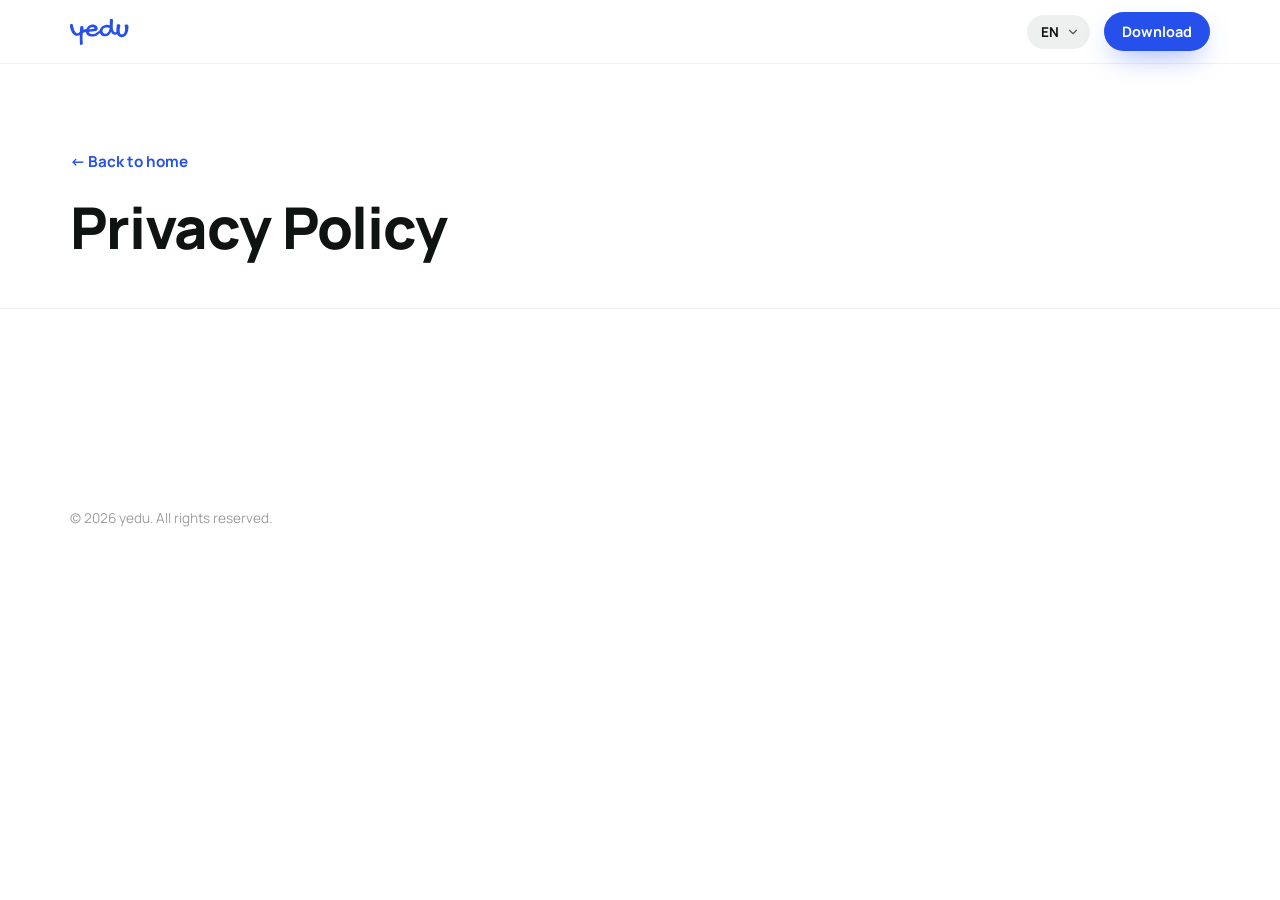
==== privacy/index.html @ 423edc8f "xxx" ====
<!DOCTYPE html>
<html lang="en">
<head>
<meta charset="UTF-8">
<meta name="viewport" content="width=device-width, initial-scale=1.0">
<title data-i18n="privacyPage.title">Privacy Policy — yedu</title>
<meta name="description" content="Privacy Policy for the yedu app." data-i18n-content="privacyPage.description">
<link rel="icon" type="image/svg+xml" href="assets/favicon.svg">
<link rel="icon" type="image/png" sizes="32x32" href="../assets/favicon-32.png">
<link rel="icon" type="image/png" sizes="16x16" href="../assets/favicon-16.png">
<link rel="apple-touch-icon" href="../assets/apple-touch-icon.png">
<link rel="preconnect" href="https://fonts.googleapis.com">
<link rel="preconnect" href="https://fonts.gstatic.com" crossorigin>
<link href="https://fonts.googleapis.com/css2?family=Manrope:wght@500;600;700;800&display=swap" rel="stylesheet">
<link rel="stylesheet" href="../css/style.css">
</head>
<body>

<nav class="nav scrolled">
  <div class="container">
    <a href="index.html" class="logo">
      <svg class="logo-svg" viewBox="0 0 306 136" fill="none" xmlns="http://www.w3.org/2000/svg"><path d="M259.851 60.2639C259.851 66.7973 260.851 71.8437 262.85 75.403C264.849 78.9622 267.75 80.7419 271.553 80.7419C273.942 80.7419 276.136 80.0349 278.135 78.6209C280.183 77.207 281.938 75.2323 283.401 72.6969C284.864 70.1616 285.985 67.163 286.765 63.7012C287.594 60.1907 288.009 56.3877 288.009 52.2921C288.009 49.8054 287.911 47.6601 287.716 45.8561C287.521 44.0033 287.302 42.37 287.058 40.956C286.863 39.4933 286.668 38.2012 286.473 37.0798C286.278 35.9584 286.18 34.8858 286.18 33.8619C286.18 32.3016 286.838 31.1802 288.155 30.4976C289.471 29.7663 291.568 29.4006 294.445 29.4006C298.101 29.4006 300.929 30.2294 302.928 31.8872C304.976 33.5449 306 35.9584 306 39.1276C306 47.7576 305.147 55.51 303.44 62.3848C301.783 69.2596 299.369 75.1104 296.2 79.9374C293.079 84.7156 289.276 88.3967 284.791 90.9809C280.305 93.565 275.283 94.8571 269.725 94.8571C265.775 94.8571 262.119 94.0282 258.754 92.3705C255.439 90.7615 252.562 88.4943 250.124 85.5688C247.735 82.5946 245.858 79.0841 244.493 75.0373C243.128 70.9417 242.445 66.456 242.445 61.5803C242.445 59.7275 242.494 57.7529 242.591 55.6563C242.689 53.5598 242.835 51.3169 243.03 48.9278C243.225 46.49 243.469 43.8571 243.761 41.0292C244.103 38.2012 244.468 35.1295 244.859 31.8141C245.005 30.4001 245.663 29.2787 246.833 28.4498C248.052 27.5722 249.588 27.1334 251.441 27.1334C253.098 27.1334 254.659 27.304 256.121 27.6453C257.584 27.9866 258.827 28.4498 259.851 29.0349C260.924 29.62 261.753 30.3026 262.338 31.0827C262.972 31.8628 263.289 32.6917 263.289 33.5693C263.289 34.4469 263.094 35.8365 262.704 37.738C262.362 39.5908 261.972 41.7361 261.533 44.174C261.143 46.5631 260.753 49.1716 260.363 51.9995C260.022 54.7787 259.851 57.5335 259.851 60.2639Z" fill="currentColor"/><path d="M205.658 32.6917C205.853 32.7892 206.145 32.838 206.535 32.838C207.608 32.838 208.144 32.131 208.144 30.717V7.9718C208.144 5.09512 208.778 3.04732 210.046 1.82839C211.362 0.609465 213.532 0 216.555 0C219.627 0 221.796 0.633843 223.064 1.90153C224.332 3.16922 224.966 5.33891 224.966 8.41061C224.966 9.58078 224.892 11.3117 224.746 13.6033C224.6 15.8461 224.429 18.4058 224.234 21.2825C224.088 24.1592 223.942 27.2553 223.795 30.5707C223.649 33.8375 223.576 37.0798 223.576 40.2978C223.576 45.271 223.917 49.5617 224.6 53.1697C225.283 56.7777 226.258 59.7763 227.525 62.1654C228.793 64.5057 230.304 66.261 232.06 67.4312C233.815 68.5526 235.79 69.1133 237.984 69.1133C239.203 69.1133 240.3 68.967 241.275 68.6745C242.299 68.3332 243.493 68.1625 244.859 68.1625C245.834 68.1625 246.638 68.6745 247.272 69.6984C247.955 70.6735 248.296 71.8681 248.296 73.282C248.296 74.5497 247.906 75.7443 247.126 76.8657C246.394 77.9871 245.37 78.9622 244.054 79.7911C242.786 80.62 241.299 81.2782 239.593 81.7658C237.886 82.2046 236.107 82.424 234.254 82.424C230.256 82.424 226.599 81.2051 223.283 78.7672C219.968 76.2806 217.481 72.5019 215.824 67.4312C215.677 66.6511 215.434 66.261 215.092 66.261C214.702 66.261 214.385 66.6511 214.141 67.4312C212.825 70.9904 211.094 74.2084 208.949 77.0851C206.852 79.913 204.39 82.3509 201.562 84.3987C198.783 86.3977 195.711 87.9336 192.347 89.0062C189.032 90.0789 185.521 90.6152 181.815 90.6152C177.915 90.6152 174.331 89.957 171.065 88.6405C167.847 87.3728 165.067 85.5932 162.727 83.3016C160.387 80.9613 158.558 78.2309 157.242 75.1104C155.925 71.9412 155.267 68.5282 155.267 64.8714C155.267 60.1907 156.242 55.7782 158.193 51.6338C160.143 47.4895 162.776 43.8815 166.091 40.8098C169.456 37.6893 173.356 35.2271 177.793 33.423C182.23 31.619 186.959 30.717 191.981 30.717C194.029 30.717 196.199 30.8877 198.49 31.229C200.782 31.5215 203.171 32.0091 205.658 32.6917ZM184.668 77.4508C187.447 77.4508 189.909 76.8413 192.054 75.6224C194.249 74.4034 196.174 72.8676 197.832 71.0148C199.539 69.1133 200.977 67.0411 202.147 64.7983C203.317 62.5067 204.268 60.2882 205 58.1429C205.731 55.9976 206.267 54.0717 206.609 52.3652C206.95 50.6587 207.12 49.4398 207.12 48.7084C207.12 48.1721 206.974 47.7089 206.682 47.3188C206.389 46.88 205.95 46.5387 205.365 46.2949C204.049 45.9536 202.684 45.6611 201.27 45.4173C199.856 45.1248 198.466 44.881 197.101 44.6859C195.736 44.4909 194.419 44.3446 193.152 44.2471C191.933 44.1496 190.811 44.1009 189.787 44.1009C186.862 44.1009 184.205 44.5397 181.815 45.4173C179.426 46.2949 177.379 47.5382 175.672 49.1472C174.014 50.7562 172.722 52.6821 171.796 54.925C170.87 57.119 170.406 59.5325 170.406 62.1654C170.406 64.5057 170.748 66.6267 171.43 68.5282C172.162 70.381 173.137 71.9656 174.356 73.282C175.623 74.5985 177.135 75.6224 178.89 76.3537C180.645 77.0851 182.571 77.4508 184.668 77.4508Z" fill="currentColor"/><path d="M156.569 58.9035C157.983 57.6846 159.373 57.0751 160.738 57.0751C161.518 57.0751 162.225 57.2702 162.859 57.6602C163.493 58.0503 164.2 58.6598 164.98 59.4886C165.711 60.61 166.223 61.5364 166.515 62.2678C166.857 62.9504 167.027 63.633 167.027 64.3156C167.027 65.7783 166.296 67.1679 164.833 68.4843C162.493 70.4346 144.979 83.4235 142.249 84.9837C139.519 86.4952 136.666 87.7873 133.692 88.8599C130.718 89.9326 127.646 90.7371 124.477 91.2734C121.308 91.8585 118.163 92.1511 115.043 92.1511C111.093 92.1511 107.388 91.6391 103.926 90.6152C100.464 89.6401 97.3681 88.2261 94.6377 86.3733C91.956 84.5206 89.6888 82.3021 87.836 79.718C85.9833 77.0851 84.6668 74.1353 83.8867 70.8685C83.4479 69.5033 83.0335 68.6257 82.6434 68.2357C82.3021 67.7968 81.717 67.5774 80.8881 67.5774C79.0841 67.5774 77.6946 67.1386 76.7194 66.261C75.7443 65.3834 75.2567 64.1157 75.2567 62.4579C75.2567 61.7753 75.3054 61.3365 75.403 61.1415L75.5492 59.6788C75.793 57.9235 76.2562 56.6558 76.9388 55.8757C77.6702 55.0956 78.7916 54.7055 80.3031 54.7055H81.4001C83.4479 54.7055 84.8862 53.7548 85.7151 51.8533C87.2266 48.489 89.1525 45.4173 91.4928 42.6381C93.8332 39.859 96.4661 37.4943 99.3915 35.544C102.317 33.5449 105.437 32.0091 108.753 30.9364C112.117 29.815 115.53 29.2543 118.992 29.2543C122.6 29.2543 125.964 29.7906 129.085 30.8633C132.254 31.8872 135.009 33.3255 137.349 35.1783C139.689 37.0311 141.518 39.2008 142.834 41.6874C144.199 44.174 144.882 46.8556 144.882 49.7323C144.882 51.7314 144.492 53.5598 143.712 55.2175C142.932 56.8752 141.81 58.338 140.348 59.6056C138.885 60.8246 137.105 61.8241 135.009 62.6042C132.961 63.3843 130.62 63.8963 127.988 64.1401L102.609 66.6998C101.634 66.6998 100.83 66.9436 100.196 67.4312C99.6109 67.9187 99.3184 68.577 99.3184 69.4058C99.3184 70.6735 99.7815 71.8924 100.708 73.0626C101.683 74.2328 102.951 75.2811 104.511 76.2075C106.12 77.0851 107.948 77.7921 109.996 78.3284C112.093 78.8647 114.238 79.1329 116.432 79.1329C118.529 79.1329 120.674 78.9379 122.868 78.5478C125.111 78.109 127.305 77.4995 129.45 76.7194C131.644 75.9393 133.765 75.0129 135.813 73.9402C137.861 72.8188 154.765 60.3175 156.569 58.9035ZM125.282 51.2682C126.013 51.1219 126.647 50.7806 127.183 50.2443C127.719 49.6592 127.988 48.9522 127.988 48.1233C127.988 47.392 127.719 46.7094 127.183 46.0755C126.647 45.4417 125.915 44.881 124.989 44.3934C124.063 43.8571 122.99 43.4426 121.771 43.1501C120.552 42.8576 119.26 42.7113 117.895 42.7113C115.896 42.7113 113.848 43.0038 111.751 43.5889C109.655 44.174 107.753 44.9541 106.047 45.9293C104.34 46.8556 102.951 47.9039 101.878 49.0741C100.805 50.1955 100.269 51.3169 100.269 52.4383C100.269 53.5598 100.952 54.1205 102.317 54.1205C103.146 54.1205 104.487 54.0229 106.339 53.8279C108.192 53.6329 110.24 53.4135 112.483 53.1697C114.726 52.8772 116.993 52.5602 119.284 52.2189C121.576 51.8776 123.575 51.5607 125.282 51.2682Z" fill="currentColor"/><path d="M36.1291 88.1286C33.2036 88.1286 30.2782 87.4216 27.3528 86.0076C24.4273 84.5449 21.6238 82.5703 18.9422 80.0837C16.2605 77.597 13.7739 74.6716 11.4823 71.3074C9.19073 67.8944 7.19168 64.2376 5.48518 60.337C3.77868 56.3877 2.43786 52.2677 1.46272 47.9771C0.487572 43.6864 0 39.3958 0 35.1052C0 31.7897 0.6826 29.425 2.0478 28.011C3.413 26.5483 5.63145 25.8169 8.70315 25.8169C12.555 25.8169 14.7003 27.4015 15.1391 30.5707C16.0167 37.2992 17.2357 43.3695 18.7959 48.7815C20.3561 54.1936 22.1845 58.8011 24.2811 62.6042C26.4264 66.4073 28.7911 69.3327 31.3752 71.3805C34.0081 73.4283 36.7873 74.4522 39.7127 74.4522C41.8093 74.4522 43.7839 73.9402 45.6367 72.9163C47.4895 71.8437 49.0985 70.3566 50.4637 68.4551C50.9512 67.7237 51.2682 67.0167 51.4144 66.3341C51.6095 65.6515 51.7557 64.8714 51.8533 63.9938C52.097 60.532 52.3652 57.1434 52.6577 53.8279C52.999 50.4637 53.316 47.0994 53.6085 43.7352C53.706 42.2725 53.9011 41.0779 54.1936 40.1515C54.4861 39.2251 54.925 38.4938 55.51 37.9575C56.0951 37.4211 56.8509 37.0554 57.7772 36.8604C58.7524 36.6654 59.9713 36.5679 61.434 36.5679C63.0918 36.5679 64.5057 36.8117 65.6759 37.2992C66.8461 37.738 67.7968 38.4938 68.5282 39.5664C69.2596 40.5903 69.7715 41.9555 70.0641 43.662C70.4054 45.3198 70.576 47.392 70.576 49.8786C70.576 52.0239 70.4054 53.9011 70.0641 55.51C69.7715 57.0703 69.4058 58.5574 68.967 59.9713C68.577 61.3365 68.1869 62.7017 67.7968 64.0669C67.4555 65.3834 67.2361 66.8461 67.1386 68.4551C66.8948 72.5019 66.6754 76.0124 66.4804 78.9866C66.2854 81.912 66.1147 84.423 65.9685 86.5196C65.8709 88.6162 65.7734 90.4202 65.6759 91.9316C65.6272 93.4431 65.5784 94.7839 65.5296 95.9541C65.4809 97.173 65.4565 98.3188 65.4565 99.3915C65.4565 100.464 65.4565 101.634 65.4565 102.902C65.4565 105.194 65.554 107.68 65.749 110.362C65.9441 113.092 66.1391 115.701 66.3341 118.187C66.5779 120.674 66.7973 122.868 66.9924 124.77C67.1874 126.671 67.2849 127.988 67.2849 128.719C67.2849 129.645 66.9924 130.523 66.4073 131.352C65.8222 132.181 65.0421 132.912 64.0669 133.546C63.0918 134.18 61.946 134.667 60.6295 135.009C59.3131 135.399 57.9235 135.594 56.4608 135.594C55.1931 135.594 54.1692 135.155 53.3891 134.277C52.6577 133.448 52.2433 132.327 52.1458 130.913C51.9995 129.06 51.8776 126.793 51.7801 124.111C51.6826 121.478 51.5851 118.651 51.4876 115.628C51.3901 112.653 51.3169 109.606 51.2682 106.486C51.2682 103.414 51.2438 100.537 51.195 97.8556C51.1463 95.2228 51.1219 92.9068 51.1219 90.9077C51.1219 88.9087 51.1219 87.4704 51.1219 86.5927C51.1219 85.7151 51.0244 85.1056 50.8293 84.7643C50.6343 84.3743 50.2686 84.1793 49.7323 84.1793C49.4398 84.1793 49.0497 84.2768 48.5621 84.4718C48.0746 84.6181 47.5139 84.8862 46.88 85.2763C45.1735 86.3002 43.4426 87.0315 41.6874 87.4704C39.9321 87.9092 38.0793 88.1286 36.1291 88.1286Z" fill="currentColor"/><path d="M52.012 67.9547C56.4889 63.3333 68.6476 53.2393 86.464 54.3083C90.1798 54.5313 93.011 57.724 92.7881 61.4398C92.5651 65.1556 89.3724 67.9875 85.6566 67.7646C73.5166 67.0362 64.9554 73.9674 61.6937 77.3344C59.1037 80.0077 54.8369 80.0755 52.1633 77.4858C49.4897 74.8957 49.4219 70.6284 52.012 67.9547Z" fill="currentColor"/></svg>
    </a>
    <div class="nav-right">
      <select class="lang-switch" aria-label="Language">
        <option value="en">EN</option>
        <option value="lv">LV</option>
        <option value="ru">RU</option>
        <option value="uk">UK</option>
        <option value="pl">PL</option>
      </select>
      <a href="../index.html#download" class="btn btn-accent btn-small" data-i18n="nav.download">Download</a>
    </div>
  </div>
</nav>

<header class="policy-header">
  <div class="container">
    <a href="../index.html" class="back-link" data-i18n="privacyPage.backLink">← Back to home</a>
    <h1 data-i18n="privacyPage.h1">Privacy Policy</h1>
  </div>
</header>

<div class="container policy-content">
  <!-- Populated by js/i18n.js (renderPolicy) from js/i18n-data.js for the active language. -->
</div>

<footer>
  <div class="container">
    <div class="footer-bottom">
      <span data-i18n="footer.copyright">© 2026 yedu. All rights reserved.</span>
    </div>
  </div>
</footer>

<script src="js/i18n-data.js"></script>
<script src="js/i18n.js"></script>
</body>
</html>
---- css/style.css ----
/* ===== yedu — landing page styles ===== */

:root {
  /* Brand palette — matches src/theme/tokens.js in the app */
  --accent: #2550EB;
  --accent-deep: #1C45E6;
  --accent-pink: #FF383C;
  --black: #0F1312;
  --grey100: #565656;
  --grey75: #9E9E9E;
  --grey50: #EEF0EF;
  --white: #FFFFFF;
  --light-tint: #EDF0FF;

  --radius-sm: 8px;
  --radius-md: 12px;
  --radius-lg: 20px;
  --radius-xl: 24px;
  --radius-2xl: 40px;
  --radius-pill: 999px;

  --edge: 20px;
  --max-width: 1180px;

  --shadow-card: 0 20px 40px -12px rgba(15, 19, 18, 0.18);
  --shadow-soft: 0 8px 24px -8px rgba(15, 19, 18, 0.12);

  --font: 'Manrope', -apple-system, BlinkMacSystemFont, 'Segoe UI', Roboto, sans-serif;
}

* { box-sizing: border-box; }
html { scroll-behavior: smooth; }

body {
  margin: 0;
  font-family: var(--font);
  color: var(--black);
  background: var(--white);
  overflow-x: hidden;
  -webkit-font-smoothing: antialiased;
}

img, svg { max-width: 100%; display: block; }

a { color: inherit; text-decoration: none; }

.container {
  max-width: var(--max-width);
  margin: 0 auto;
  padding: 0 var(--edge);
}

section { position: relative; }

/* ---------- Typography ---------- */

h1, h2, h3 {
  margin: 0;
  font-weight: 800;
  letter-spacing: -0.02em;
  line-height: 1.08;
}

h1 { font-size: clamp(2.1rem, 6vw, 3.6rem); }
h2 { font-size: clamp(1.7rem, 4.2vw, 2.6rem); }
h3 { font-size: 1.25rem; }

p { margin: 0; line-height: 1.6; color: var(--grey100); }

.eyebrow {
  display: inline-flex;
  align-items: center;
  gap: 8px;
  font-size: 0.8rem;
  font-weight: 700;
  letter-spacing: 0.06em;
  text-transform: uppercase;
  color: var(--accent);
  background: rgba(37, 80, 235, 0.08);
  padding: 8px 16px;
  border-radius: var(--radius-pill);
}

/* ---------- Buttons ---------- */

.btn {
  display: inline-flex;
  align-items: center;
  justify-content: center;
  gap: 10px;
  padding: 16px 28px;
  border-radius: var(--radius-pill);
  font-weight: 700;
  font-size: 1rem;
  border: none;
  cursor: pointer;
  transition: transform 0.2s ease, box-shadow 0.2s ease, background 0.2s ease;
  white-space: nowrap;
}

.btn-primary {
  background: var(--black);
  color: var(--white);
  box-shadow: var(--shadow-soft);
}
.btn-primary:hover { transform: translateY(-2px); box-shadow: var(--shadow-card); }

.btn-accent {
  background: var(--accent);
  color: var(--white);
  box-shadow: 0 12px 28px -10px rgba(37, 80, 235, 0.55);
}
.btn-accent:hover { transform: translateY(-2px); background: var(--accent-deep); }

.btn-ghost {
  background: transparent;
  color: var(--black);
  border: 1.5px solid var(--grey50);
}
.btn-ghost:hover { border-color: var(--grey75); }

.btn-small { padding: 10px 18px; font-size: 0.9rem; }

/* ---------- Nav ---------- */

.nav {
  position: fixed;
  top: 0; left: 0; right: 0;
  z-index: 100;
  padding: 18px 0;
  transition: background 0.3s ease, box-shadow 0.3s ease, padding 0.3s ease;
}
.nav.scrolled {
  background: rgba(255, 255, 255, 0.85);
  backdrop-filter: blur(12px);
  -webkit-backdrop-filter: blur(12px);
  box-shadow: 0 1px 0 rgba(15, 19, 18, 0.06);
  padding: 12px 0;
}
.nav .container {
  display: flex;
  align-items: center;
  justify-content: space-between;
}
.logo { display: flex; align-items: center; }
.logo-svg { height: 26px; width: auto; color: var(--accent); }

.nav-right { display: flex; align-items: center; gap: 14px; }

.lang-switch {
  appearance: none;
  -webkit-appearance: none;
  background: var(--grey50);
  color: var(--black);
  border: none;
  border-radius: var(--radius-pill);
  padding: 8px 30px 8px 14px;
  font-family: var(--font);
  font-weight: 700;
  font-size: 0.85rem;
  cursor: pointer;
  background-image: url("data:image/svg+xml,%3Csvg xmlns='http://www.w3.org/2000/svg' viewBox='0 0 24 24' fill='none' stroke='%23565656' stroke-width='2' stroke-linecap='round' stroke-linejoin='round'%3E%3Cpath d='M6 9l6 6 6-6'/%3E%3C/svg%3E");
  background-repeat: no-repeat;
  background-position: right 10px center;
  background-size: 14px;
}
.lang-switch:hover { background-color: var(--white); box-shadow: 0 0 0 1.5px var(--grey50) inset; }
.lang-switch:focus-visible { outline: 2px solid var(--accent); outline-offset: 2px; }

/* ---------- Hero ---------- */
/* Two rounded panels side by side (image + solid color), à la cabify.com's split hero. */

.hero {
  padding: 110px var(--edge) 0;
}

.hero-grid {
  max-width: var(--max-width);
  margin: 0 auto;
  display: grid;
  grid-template-columns: 1fr;
  gap: 16px;
}

.hero-panel {
  border-radius: var(--radius-2xl);
  overflow: hidden;
  position: relative;
  min-height: 420px;
  display: flex;
}

.hero-panel-image {
  background: var(--light-tint);
}
.hero-photo {
  position: absolute;
  inset: -6% 0;
  width: 100%;
  height: 112%;
  object-fit: cover;
  will-change: transform;
}

.hero-panel-color {
  background: linear-gradient(135deg, var(--accent-deep), var(--accent));
  color: var(--white);
  flex-direction: column;
  justify-content: center;
  padding: 48px 36px;
}
.hero-panel-color h1 { color: var(--white); margin-bottom: 18px; }
.hero-panel-color p.lead {
  color: rgba(255, 255, 255, 0.86);
  font-size: 1.1rem;
  margin-bottom: 32px;
  max-width: 440px;
}
.hero-ctas { display: flex; flex-direction: column; align-items: flex-start; gap: 12px; margin-bottom: 22px; }
.hero-note {
  font-size: 0.85rem;
  color: rgba(255, 255, 255, 0.7);
}

.chip-link {
  display: inline-flex;
  align-items: center;
  gap: 6px;
  font-weight: 700;
  font-size: 0.95rem;
  color: var(--white);
}
.chip-link svg { width: 14px; height: 14px; }
.chip-link.on-light { color: var(--accent); }

/* ---------- Generic image placeholder ---------- */

.placeholder-img {
  display: flex;
  flex-direction: column;
  align-items: center;
  justify-content: center;
  gap: 10px;
  width: 100%;
  height: 100%;
  min-height: 220px;
  background: var(--grey50);
  border: 1.5px dashed var(--grey75);
  border-radius: var(--radius-lg);
  color: var(--grey75);
  font-size: 0.85rem;
  font-weight: 600;
  text-align: center;
  padding: 20px;
}
.placeholder-img svg { width: 32px; height: 32px; opacity: 0.6; }

/* ---------- Stats bar ---------- */

.stats {
  padding: 40px 0;
}
.stats .container {
  display: grid;
  grid-template-columns: repeat(2, 1fr);
  gap: 32px;
}
.stat-num {
  font-size: clamp(1.8rem, 4vw, 2.4rem);
  font-weight: 800;
  color: var(--accent);
  letter-spacing: -0.02em;
}
.stat-label {
  font-size: 0.9rem;
  color: var(--grey100);
  margin-top: 4px;
}

.reveal {
  opacity: 0;
  transform: translateY(28px);
  transition: opacity 0.7s ease, transform 0.7s ease;
}
.reveal.is-visible { opacity: 1; transform: translateY(0); }

/* ---------- Why yedu — tinted section: one visual + icon list, cabify's "¿Por qué elegir…" ---------- */

.why {
  padding: 110px 0;
  background: var(--light-tint);
  border-radius: var(--radius-2xl);
  margin: 0 var(--edge);
}
.why .container { max-width: calc(var(--max-width) - 40px); }
.why-grid {
  display: grid;
  grid-template-columns: 1fr;
  gap: 48px;
  align-items: center;
}
.why-visual { aspect-ratio: 4 / 3; }
.why-photo {
  width: 100%;
  height: 100%;
  object-fit: cover;
  border-radius: var(--radius-lg);
}
.why-copy .eyebrow { margin-bottom: 24px; }

.why-list { display: flex; flex-direction: column; gap: 28px; margin-bottom: 36px; }
.why-item { display: flex; gap: 16px; align-items: flex-start; }
.why-icon {
  flex-shrink: 0;
  width: 44px; height: 44px;
  border-radius: var(--radius-md);
  background: var(--white);
  display: flex;
  align-items: center;
  justify-content: center;
  box-shadow: var(--shadow-soft);
}
.why-icon svg { width: 22px; height: 22px; color: var(--accent); }
.why-item h3 { margin-bottom: 6px; font-size: 1.05rem; }
.why-item p { font-size: 0.95rem; }

.store-badges { display: flex; flex-wrap: wrap; gap: 12px; }
.store-badge {
  display: flex;
  align-items: center;
  gap: 10px;
  background: var(--black);
  color: var(--white);
  padding: 10px 18px;
  border-radius: var(--radius-md);
  font-size: 0.85rem;
}
.store-badge svg { width: 20px; height: 20px; }
.store-badge strong { display: block; font-size: 0.95rem; }
.store-badge.disabled { background: var(--grey50); color: var(--grey75); }

/* ---------- Single feature callout — cabify's "Un nuevo concepto…" ---------- */

.feature-single {
  padding: 110px 0;
}
.feature-row {
  display: grid;
  grid-template-columns: 1fr;
  gap: 40px;
  align-items: center;
}
.feature-copy .eyebrow { margin-bottom: 16px; }
.feature-copy h2 { margin-bottom: 16px; }
.feature-copy p { font-size: 1.05rem; margin-bottom: 20px; }
.feature-visual { aspect-ratio: 4 / 3; }
.feature-photo {
  width: 100%;
  height: 100%;
  object-fit: cover;
  border-radius: var(--radius-lg);
}

/* ---------- Security-style split section — cabify's "Tu seguridad, nuestro compromiso" ---------- */

.security { padding: 40px 0 110px; }
.security-head {
  display: grid;
  grid-template-columns: 1fr;
  gap: 24px;
  margin-bottom: 48px;
}
.security-head p { font-size: 1.05rem; }

.steps {
  display: grid;
  grid-template-columns: 1fr;
  gap: 24px;
}
.step {
  background: var(--white);
  border: 1px solid var(--grey50);
  border-radius: var(--radius-lg);
  padding: 32px 26px;
}
.step-num {
  width: 40px; height: 40px;
  border-radius: 50%;
  background: var(--light-tint);
  color: var(--accent);
  display: flex;
  align-items: center;
  justify-content: center;
  font-weight: 800;
  margin-bottom: 20px;
}
.step h3 { margin-bottom: 10px; }

/* ---------- CTA + footer — merged into one continuous color block, cabify-style ---------- */

.cta-footer {
  margin: 0 var(--edge);
  border-radius: var(--radius-2xl) var(--radius-2xl) 0 0;
  background: linear-gradient(180deg, var(--accent-deep), var(--accent));
  color: var(--white);
  overflow: hidden;
}

.cta-banner {
  padding: 100px var(--edge) 70px;
  text-align: center;
}
.cta-banner .eyebrow {
  background: rgba(255, 255, 255, 0.14);
  color: var(--white);
  margin-bottom: 20px;
}
.cta-banner h2 { color: var(--white); margin-bottom: 28px; max-width: 620px; margin-left: auto; margin-right: auto; }
.cta-banner .btn-primary { background: var(--black); color: var(--white); }
.cta-banner .btn-primary:hover { background: #000; }

/* ---------- Footer ---------- */
/* Base styling assumes a plain light page (used standalone on privacy.html); the .cta-footer
   variant below overrides it for the dark banner it's merged with on the landing page. */

footer { padding: 40px 0; }
.footer-top {
  display: flex;
  flex-direction: column;
  gap: 32px;
  padding-bottom: 40px;
  border-bottom: 1px solid var(--grey50);
  margin-bottom: 24px;
}
.footer-brand .logo { margin-bottom: 12px; }
.footer-brand p { max-width: 320px; }
.footer-links {
  display: flex;
  flex-wrap: wrap;
  gap: 24px;
  font-weight: 600;
  font-size: 0.95rem;
}
.footer-links a { color: var(--grey100); }
.footer-links a:hover { color: var(--accent); }
.footer-bottom {
  display: flex;
  flex-direction: column;
  gap: 8px;
  font-size: 0.85rem;
  color: var(--grey75);
}

.cta-footer footer { padding: 0 0 40px; }
.cta-footer .footer-top {
  padding: 48px 0 40px;
  border-bottom: none;
  border-top: 1px solid rgba(255, 255, 255, 0.16);
}
.cta-footer .logo-svg { color: var(--white); }
.cta-footer .footer-brand p { color: rgba(255, 255, 255, 0.7); }
.cta-footer .footer-links a { color: rgba(255, 255, 255, 0.85); }
.cta-footer .footer-links a:hover { color: var(--white); }
.cta-footer .footer-bottom { color: rgba(255, 255, 255, 0.55); }

/* ---------- Privacy policy page ---------- */

.policy-header {
  padding: 150px 0 50px;
  border-bottom: 1px solid var(--grey50);
}
.policy-header .back-link {
  display: inline-flex;
  align-items: center;
  gap: 8px;
  color: var(--accent);
  font-weight: 700;
  margin-bottom: 24px;
  font-size: 0.95rem;
}
.policy-content {
  padding: 60px var(--edge) 100px;
  max-width: 760px;
  margin: 0 auto;
}
.policy-content section { margin-bottom: 36px; }
.policy-content h2 {
  font-size: 1.2rem;
  margin-bottom: 12px;
}
.policy-content p {
  color: var(--grey100);
  margin-bottom: 14px;
  white-space: pre-line;
}
.policy-content p:last-child { margin-bottom: 0; }
.policy-intro { color: var(--grey100); margin-bottom: 40px; font-size: 1.02rem; }

/* ---------- Responsive ---------- */

@media (min-width: 720px) {
  .stats .container { grid-template-columns: repeat(4, 1fr); }
  .steps { grid-template-columns: repeat(3, 1fr); }
}

@media (min-width: 960px) {
  .hero-grid { grid-template-columns: 1fr 1fr; gap: 20px; }
  .hero-panel { min-height: 540px; }

  .why-grid { grid-template-columns: 0.9fr 1.1fr; gap: 72px; }

  .feature-row {
    grid-template-columns: 1fr 1fr;
    gap: 80px;
  }
  .feature-row.reverse .feature-copy { order: 2; }
  .feature-row.reverse .feature-visual { order: 1; }

  .security-head { grid-template-columns: 1fr 1fr; align-items: end; }
}

@media (prefers-reduced-motion: reduce) {
  html { scroll-behavior: auto; }
  .reveal { opacity: 1; transform: none; transition: none; }
  .phone-frame { transform: none !important; }
}
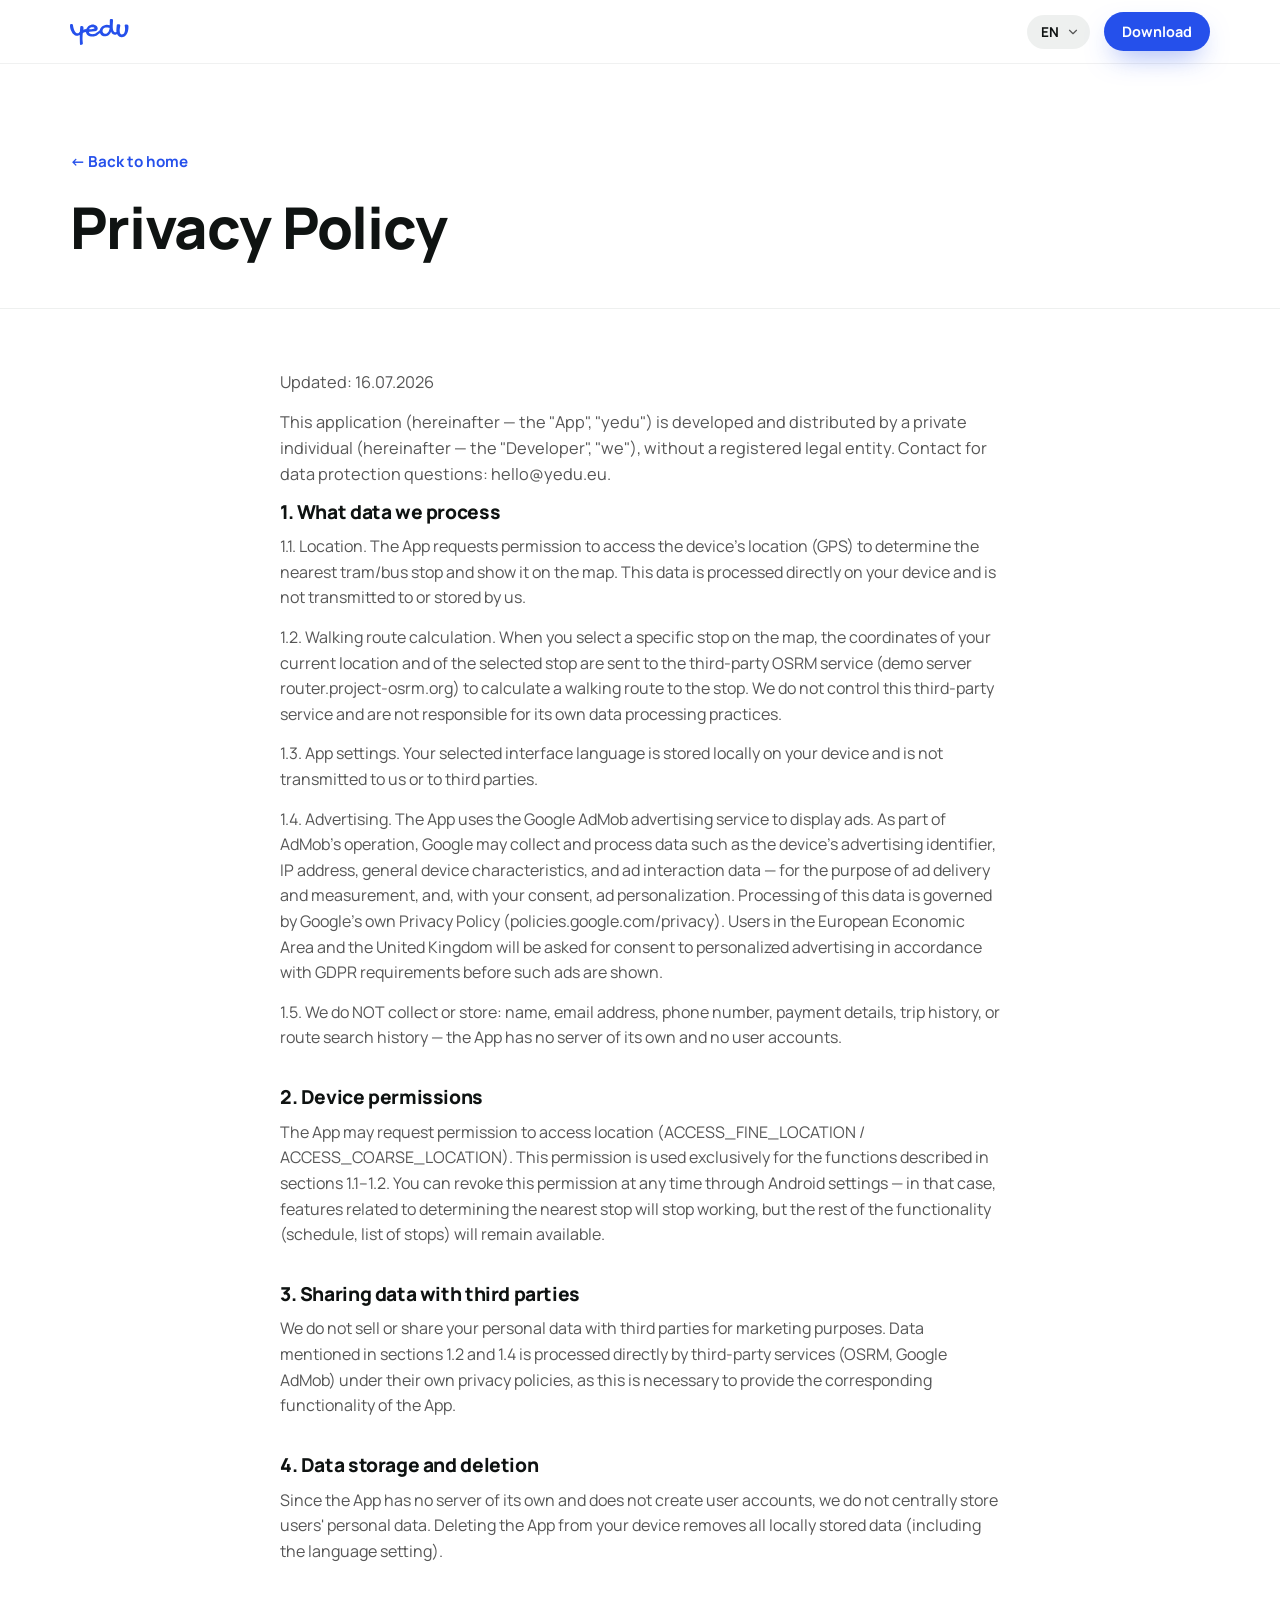
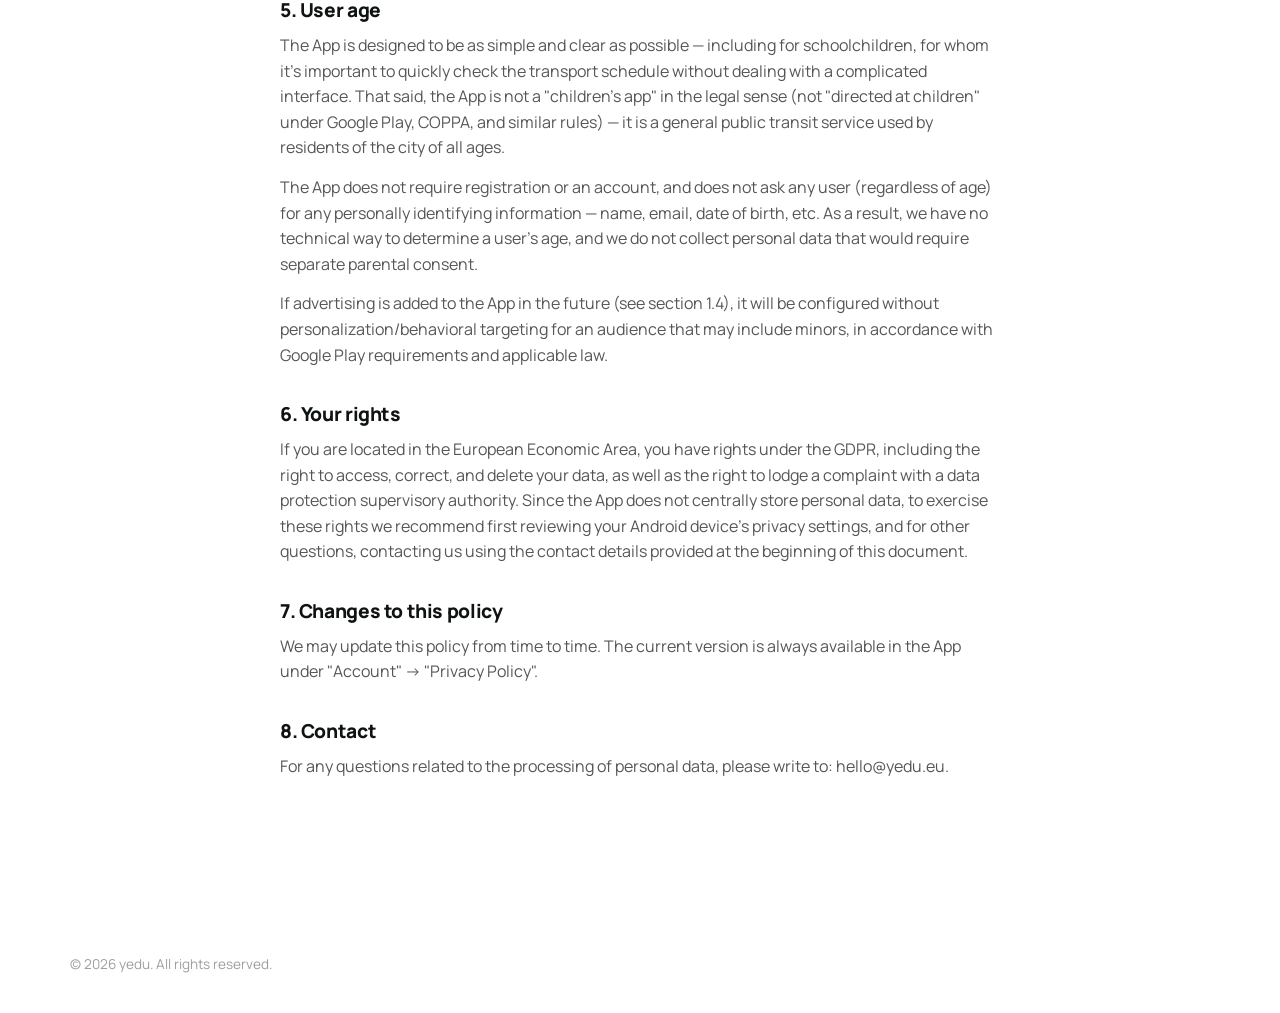
==== commit 34254086: "ссс" ====
--- a/privacy/index.html
+++ b/privacy/index.html
@@ -5,7 +5,7 @@
 <meta name="viewport" content="width=device-width, initial-scale=1.0">
 <title data-i18n="privacyPage.title">Privacy Policy — yedu</title>
 <meta name="description" content="Privacy Policy for the yedu app." data-i18n-content="privacyPage.description">
-<link rel="icon" type="image/svg+xml" href="assets/favicon.svg">
+<link rel="icon" type="image/svg+xml" href="../assets/favicon.svg">
 <link rel="icon" type="image/png" sizes="32x32" href="../assets/favicon-32.png">
 <link rel="icon" type="image/png" sizes="16x16" href="../assets/favicon-16.png">
 <link rel="apple-touch-icon" href="../assets/apple-touch-icon.png">
@@ -18,7 +18,7 @@
 
 <nav class="nav scrolled">
   <div class="container">
-    <a href="index.html" class="logo">
+    <a href="../index.html" class="logo">
       <svg class="logo-svg" viewBox="0 0 306 136" fill="none" xmlns="http://www.w3.org/2000/svg"><path d="M259.851 60.2639C259.851 66.7973 260.851 71.8437 262.85 75.403C264.849 78.9622 267.75 80.7419 271.553 80.7419C273.942 80.7419 276.136 80.0349 278.135 78.6209C280.183 77.207 281.938 75.2323 283.401 72.6969C284.864 70.1616 285.985 67.163 286.765 63.7012C287.594 60.1907 288.009 56.3877 288.009 52.2921C288.009 49.8054 287.911 47.6601 287.716 45.8561C287.521 44.0033 287.302 42.37 287.058 40.956C286.863 39.4933 286.668 38.2012 286.473 37.0798C286.278 35.9584 286.18 34.8858 286.18 33.8619C286.18 32.3016 286.838 31.1802 288.155 30.4976C289.471 29.7663 291.568 29.4006 294.445 29.4006C298.101 29.4006 300.929 30.2294 302.928 31.8872C304.976 33.5449 306 35.9584 306 39.1276C306 47.7576 305.147 55.51 303.44 62.3848C301.783 69.2596 299.369 75.1104 296.2 79.9374C293.079 84.7156 289.276 88.3967 284.791 90.9809C280.305 93.565 275.283 94.8571 269.725 94.8571C265.775 94.8571 262.119 94.0282 258.754 92.3705C255.439 90.7615 252.562 88.4943 250.124 85.5688C247.735 82.5946 245.858 79.0841 244.493 75.0373C243.128 70.9417 242.445 66.456 242.445 61.5803C242.445 59.7275 242.494 57.7529 242.591 55.6563C242.689 53.5598 242.835 51.3169 243.03 48.9278C243.225 46.49 243.469 43.8571 243.761 41.0292C244.103 38.2012 244.468 35.1295 244.859 31.8141C245.005 30.4001 245.663 29.2787 246.833 28.4498C248.052 27.5722 249.588 27.1334 251.441 27.1334C253.098 27.1334 254.659 27.304 256.121 27.6453C257.584 27.9866 258.827 28.4498 259.851 29.0349C260.924 29.62 261.753 30.3026 262.338 31.0827C262.972 31.8628 263.289 32.6917 263.289 33.5693C263.289 34.4469 263.094 35.8365 262.704 37.738C262.362 39.5908 261.972 41.7361 261.533 44.174C261.143 46.5631 260.753 49.1716 260.363 51.9995C260.022 54.7787 259.851 57.5335 259.851 60.2639Z" fill="currentColor"/><path d="M205.658 32.6917C205.853 32.7892 206.145 32.838 206.535 32.838C207.608 32.838 208.144 32.131 208.144 30.717V7.9718C208.144 5.09512 208.778 3.04732 210.046 1.82839C211.362 0.609465 213.532 0 216.555 0C219.627 0 221.796 0.633843 223.064 1.90153C224.332 3.16922 224.966 5.33891 224.966 8.41061C224.966 9.58078 224.892 11.3117 224.746 13.6033C224.6 15.8461 224.429 18.4058 224.234 21.2825C224.088 24.1592 223.942 27.2553 223.795 30.5707C223.649 33.8375 223.576 37.0798 223.576 40.2978C223.576 45.271 223.917 49.5617 224.6 53.1697C225.283 56.7777 226.258 59.7763 227.525 62.1654C228.793 64.5057 230.304 66.261 232.06 67.4312C233.815 68.5526 235.79 69.1133 237.984 69.1133C239.203 69.1133 240.3 68.967 241.275 68.6745C242.299 68.3332 243.493 68.1625 244.859 68.1625C245.834 68.1625 246.638 68.6745 247.272 69.6984C247.955 70.6735 248.296 71.8681 248.296 73.282C248.296 74.5497 247.906 75.7443 247.126 76.8657C246.394 77.9871 245.37 78.9622 244.054 79.7911C242.786 80.62 241.299 81.2782 239.593 81.7658C237.886 82.2046 236.107 82.424 234.254 82.424C230.256 82.424 226.599 81.2051 223.283 78.7672C219.968 76.2806 217.481 72.5019 215.824 67.4312C215.677 66.6511 215.434 66.261 215.092 66.261C214.702 66.261 214.385 66.6511 214.141 67.4312C212.825 70.9904 211.094 74.2084 208.949 77.0851C206.852 79.913 204.39 82.3509 201.562 84.3987C198.783 86.3977 195.711 87.9336 192.347 89.0062C189.032 90.0789 185.521 90.6152 181.815 90.6152C177.915 90.6152 174.331 89.957 171.065 88.6405C167.847 87.3728 165.067 85.5932 162.727 83.3016C160.387 80.9613 158.558 78.2309 157.242 75.1104C155.925 71.9412 155.267 68.5282 155.267 64.8714C155.267 60.1907 156.242 55.7782 158.193 51.6338C160.143 47.4895 162.776 43.8815 166.091 40.8098C169.456 37.6893 173.356 35.2271 177.793 33.423C182.23 31.619 186.959 30.717 191.981 30.717C194.029 30.717 196.199 30.8877 198.49 31.229C200.782 31.5215 203.171 32.0091 205.658 32.6917ZM184.668 77.4508C187.447 77.4508 189.909 76.8413 192.054 75.6224C194.249 74.4034 196.174 72.8676 197.832 71.0148C199.539 69.1133 200.977 67.0411 202.147 64.7983C203.317 62.5067 204.268 60.2882 205 58.1429C205.731 55.9976 206.267 54.0717 206.609 52.3652C206.95 50.6587 207.12 49.4398 207.12 48.7084C207.12 48.1721 206.974 47.7089 206.682 47.3188C206.389 46.88 205.95 46.5387 205.365 46.2949C204.049 45.9536 202.684 45.6611 201.27 45.4173C199.856 45.1248 198.466 44.881 197.101 44.6859C195.736 44.4909 194.419 44.3446 193.152 44.2471C191.933 44.1496 190.811 44.1009 189.787 44.1009C186.862 44.1009 184.205 44.5397 181.815 45.4173C179.426 46.2949 177.379 47.5382 175.672 49.1472C174.014 50.7562 172.722 52.6821 171.796 54.925C170.87 57.119 170.406 59.5325 170.406 62.1654C170.406 64.5057 170.748 66.6267 171.43 68.5282C172.162 70.381 173.137 71.9656 174.356 73.282C175.623 74.5985 177.135 75.6224 178.89 76.3537C180.645 77.0851 182.571 77.4508 184.668 77.4508Z" fill="currentColor"/><path d="M156.569 58.9035C157.983 57.6846 159.373 57.0751 160.738 57.0751C161.518 57.0751 162.225 57.2702 162.859 57.6602C163.493 58.0503 164.2 58.6598 164.98 59.4886C165.711 60.61 166.223 61.5364 166.515 62.2678C166.857 62.9504 167.027 63.633 167.027 64.3156C167.027 65.7783 166.296 67.1679 164.833 68.4843C162.493 70.4346 144.979 83.4235 142.249 84.9837C139.519 86.4952 136.666 87.7873 133.692 88.8599C130.718 89.9326 127.646 90.7371 124.477 91.2734C121.308 91.8585 118.163 92.1511 115.043 92.1511C111.093 92.1511 107.388 91.6391 103.926 90.6152C100.464 89.6401 97.3681 88.2261 94.6377 86.3733C91.956 84.5206 89.6888 82.3021 87.836 79.718C85.9833 77.0851 84.6668 74.1353 83.8867 70.8685C83.4479 69.5033 83.0335 68.6257 82.6434 68.2357C82.3021 67.7968 81.717 67.5774 80.8881 67.5774C79.0841 67.5774 77.6946 67.1386 76.7194 66.261C75.7443 65.3834 75.2567 64.1157 75.2567 62.4579C75.2567 61.7753 75.3054 61.3365 75.403 61.1415L75.5492 59.6788C75.793 57.9235 76.2562 56.6558 76.9388 55.8757C77.6702 55.0956 78.7916 54.7055 80.3031 54.7055H81.4001C83.4479 54.7055 84.8862 53.7548 85.7151 51.8533C87.2266 48.489 89.1525 45.4173 91.4928 42.6381C93.8332 39.859 96.4661 37.4943 99.3915 35.544C102.317 33.5449 105.437 32.0091 108.753 30.9364C112.117 29.815 115.53 29.2543 118.992 29.2543C122.6 29.2543 125.964 29.7906 129.085 30.8633C132.254 31.8872 135.009 33.3255 137.349 35.1783C139.689 37.0311 141.518 39.2008 142.834 41.6874C144.199 44.174 144.882 46.8556 144.882 49.7323C144.882 51.7314 144.492 53.5598 143.712 55.2175C142.932 56.8752 141.81 58.338 140.348 59.6056C138.885 60.8246 137.105 61.8241 135.009 62.6042C132.961 63.3843 130.62 63.8963 127.988 64.1401L102.609 66.6998C101.634 66.6998 100.83 66.9436 100.196 67.4312C99.6109 67.9187 99.3184 68.577 99.3184 69.4058C99.3184 70.6735 99.7815 71.8924 100.708 73.0626C101.683 74.2328 102.951 75.2811 104.511 76.2075C106.12 77.0851 107.948 77.7921 109.996 78.3284C112.093 78.8647 114.238 79.1329 116.432 79.1329C118.529 79.1329 120.674 78.9379 122.868 78.5478C125.111 78.109 127.305 77.4995 129.45 76.7194C131.644 75.9393 133.765 75.0129 135.813 73.9402C137.861 72.8188 154.765 60.3175 156.569 58.9035ZM125.282 51.2682C126.013 51.1219 126.647 50.7806 127.183 50.2443C127.719 49.6592 127.988 48.9522 127.988 48.1233C127.988 47.392 127.719 46.7094 127.183 46.0755C126.647 45.4417 125.915 44.881 124.989 44.3934C124.063 43.8571 122.99 43.4426 121.771 43.1501C120.552 42.8576 119.26 42.7113 117.895 42.7113C115.896 42.7113 113.848 43.0038 111.751 43.5889C109.655 44.174 107.753 44.9541 106.047 45.9293C104.34 46.8556 102.951 47.9039 101.878 49.0741C100.805 50.1955 100.269 51.3169 100.269 52.4383C100.269 53.5598 100.952 54.1205 102.317 54.1205C103.146 54.1205 104.487 54.0229 106.339 53.8279C108.192 53.6329 110.24 53.4135 112.483 53.1697C114.726 52.8772 116.993 52.5602 119.284 52.2189C121.576 51.8776 123.575 51.5607 125.282 51.2682Z" fill="currentColor"/><path d="M36.1291 88.1286C33.2036 88.1286 30.2782 87.4216 27.3528 86.0076C24.4273 84.5449 21.6238 82.5703 18.9422 80.0837C16.2605 77.597 13.7739 74.6716 11.4823 71.3074C9.19073 67.8944 7.19168 64.2376 5.48518 60.337C3.77868 56.3877 2.43786 52.2677 1.46272 47.9771C0.487572 43.6864 0 39.3958 0 35.1052C0 31.7897 0.6826 29.425 2.0478 28.011C3.413 26.5483 5.63145 25.8169 8.70315 25.8169C12.555 25.8169 14.7003 27.4015 15.1391 30.5707C16.0167 37.2992 17.2357 43.3695 18.7959 48.7815C20.3561 54.1936 22.1845 58.8011 24.2811 62.6042C26.4264 66.4073 28.7911 69.3327 31.3752 71.3805C34.0081 73.4283 36.7873 74.4522 39.7127 74.4522C41.8093 74.4522 43.7839 73.9402 45.6367 72.9163C47.4895 71.8437 49.0985 70.3566 50.4637 68.4551C50.9512 67.7237 51.2682 67.0167 51.4144 66.3341C51.6095 65.6515 51.7557 64.8714 51.8533 63.9938C52.097 60.532 52.3652 57.1434 52.6577 53.8279C52.999 50.4637 53.316 47.0994 53.6085 43.7352C53.706 42.2725 53.9011 41.0779 54.1936 40.1515C54.4861 39.2251 54.925 38.4938 55.51 37.9575C56.0951 37.4211 56.8509 37.0554 57.7772 36.8604C58.7524 36.6654 59.9713 36.5679 61.434 36.5679C63.0918 36.5679 64.5057 36.8117 65.6759 37.2992C66.8461 37.738 67.7968 38.4938 68.5282 39.5664C69.2596 40.5903 69.7715 41.9555 70.0641 43.662C70.4054 45.3198 70.576 47.392 70.576 49.8786C70.576 52.0239 70.4054 53.9011 70.0641 55.51C69.7715 57.0703 69.4058 58.5574 68.967 59.9713C68.577 61.3365 68.1869 62.7017 67.7968 64.0669C67.4555 65.3834 67.2361 66.8461 67.1386 68.4551C66.8948 72.5019 66.6754 76.0124 66.4804 78.9866C66.2854 81.912 66.1147 84.423 65.9685 86.5196C65.8709 88.6162 65.7734 90.4202 65.6759 91.9316C65.6272 93.4431 65.5784 94.7839 65.5296 95.9541C65.4809 97.173 65.4565 98.3188 65.4565 99.3915C65.4565 100.464 65.4565 101.634 65.4565 102.902C65.4565 105.194 65.554 107.68 65.749 110.362C65.9441 113.092 66.1391 115.701 66.3341 118.187C66.5779 120.674 66.7973 122.868 66.9924 124.77C67.1874 126.671 67.2849 127.988 67.2849 128.719C67.2849 129.645 66.9924 130.523 66.4073 131.352C65.8222 132.181 65.0421 132.912 64.0669 133.546C63.0918 134.18 61.946 134.667 60.6295 135.009C59.3131 135.399 57.9235 135.594 56.4608 135.594C55.1931 135.594 54.1692 135.155 53.3891 134.277C52.6577 133.448 52.2433 132.327 52.1458 130.913C51.9995 129.06 51.8776 126.793 51.7801 124.111C51.6826 121.478 51.5851 118.651 51.4876 115.628C51.3901 112.653 51.3169 109.606 51.2682 106.486C51.2682 103.414 51.2438 100.537 51.195 97.8556C51.1463 95.2228 51.1219 92.9068 51.1219 90.9077C51.1219 88.9087 51.1219 87.4704 51.1219 86.5927C51.1219 85.7151 51.0244 85.1056 50.8293 84.7643C50.6343 84.3743 50.2686 84.1793 49.7323 84.1793C49.4398 84.1793 49.0497 84.2768 48.5621 84.4718C48.0746 84.6181 47.5139 84.8862 46.88 85.2763C45.1735 86.3002 43.4426 87.0315 41.6874 87.4704C39.9321 87.9092 38.0793 88.1286 36.1291 88.1286Z" fill="currentColor"/><path d="M52.012 67.9547C56.4889 63.3333 68.6476 53.2393 86.464 54.3083C90.1798 54.5313 93.011 57.724 92.7881 61.4398C92.5651 65.1556 89.3724 67.9875 85.6566 67.7646C73.5166 67.0362 64.9554 73.9674 61.6937 77.3344C59.1037 80.0077 54.8369 80.0755 52.1633 77.4858C49.4897 74.8957 49.4219 70.6284 52.012 67.9547Z" fill="currentColor"/></svg>
     </a>
     <div class="nav-right">
@@ -53,7 +53,7 @@
   </div>
 </footer>
 
-<script src="js/i18n-data.js"></script>
-<script src="js/i18n.js"></script>
+<script src="../js/i18n-data.js"></script>
+<script src="../js/i18n.js"></script>
 </body>
 </html>
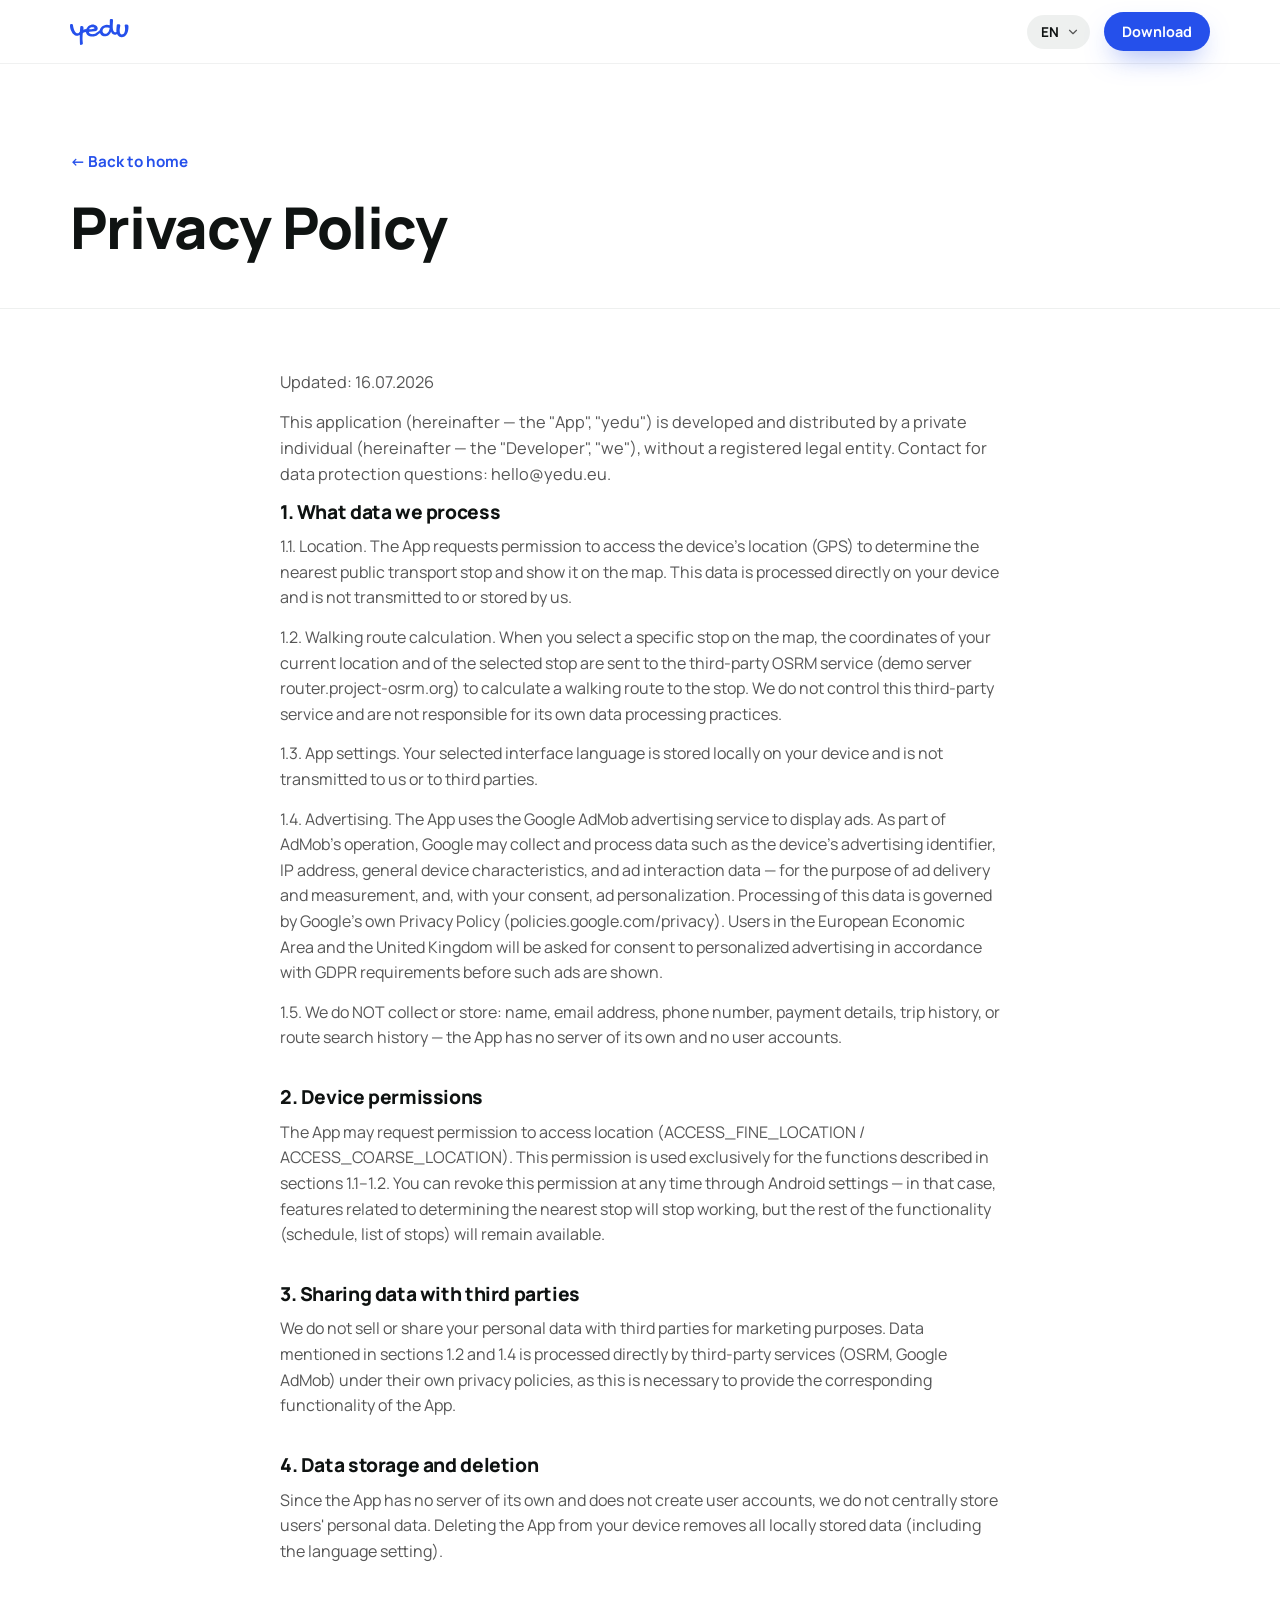
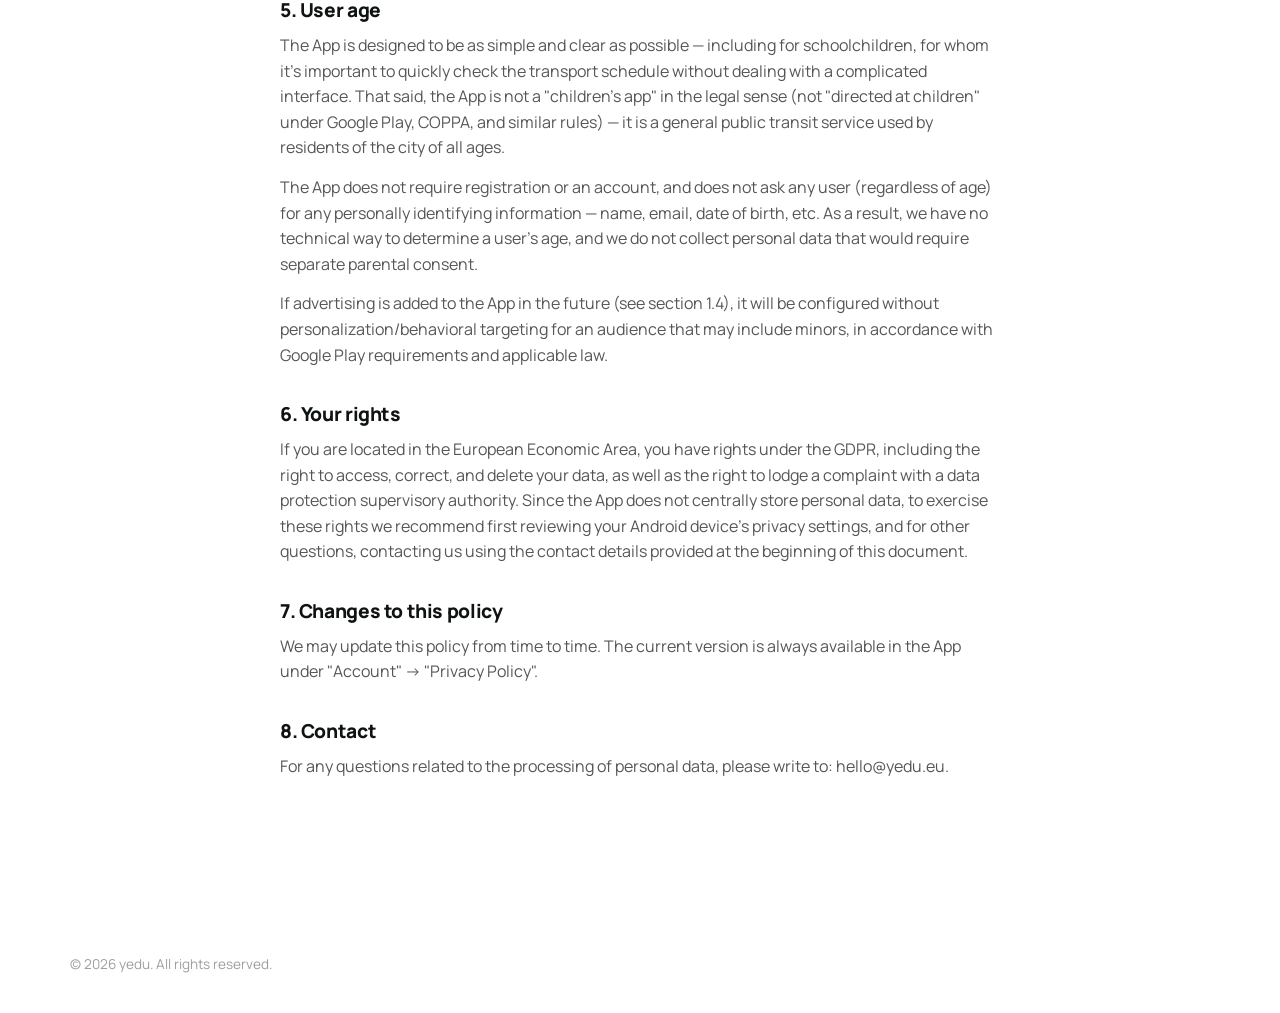
==== commit 12b3cddf: "new updates" ====
--- a/privacy/index.html
+++ b/privacy/index.html
@@ -18,7 +18,7 @@
 
 <nav class="nav scrolled">
   <div class="container">
-    <a href="../index.html" class="logo">
+    <a href="https://yedu.eu" class="logo">
       <svg class="logo-svg" viewBox="0 0 306 136" fill="none" xmlns="http://www.w3.org/2000/svg"><path d="M259.851 60.2639C259.851 66.7973 260.851 71.8437 262.85 75.403C264.849 78.9622 267.75 80.7419 271.553 80.7419C273.942 80.7419 276.136 80.0349 278.135 78.6209C280.183 77.207 281.938 75.2323 283.401 72.6969C284.864 70.1616 285.985 67.163 286.765 63.7012C287.594 60.1907 288.009 56.3877 288.009 52.2921C288.009 49.8054 287.911 47.6601 287.716 45.8561C287.521 44.0033 287.302 42.37 287.058 40.956C286.863 39.4933 286.668 38.2012 286.473 37.0798C286.278 35.9584 286.18 34.8858 286.18 33.8619C286.18 32.3016 286.838 31.1802 288.155 30.4976C289.471 29.7663 291.568 29.4006 294.445 29.4006C298.101 29.4006 300.929 30.2294 302.928 31.8872C304.976 33.5449 306 35.9584 306 39.1276C306 47.7576 305.147 55.51 303.44 62.3848C301.783 69.2596 299.369 75.1104 296.2 79.9374C293.079 84.7156 289.276 88.3967 284.791 90.9809C280.305 93.565 275.283 94.8571 269.725 94.8571C265.775 94.8571 262.119 94.0282 258.754 92.3705C255.439 90.7615 252.562 88.4943 250.124 85.5688C247.735 82.5946 245.858 79.0841 244.493 75.0373C243.128 70.9417 242.445 66.456 242.445 61.5803C242.445 59.7275 242.494 57.7529 242.591 55.6563C242.689 53.5598 242.835 51.3169 243.03 48.9278C243.225 46.49 243.469 43.8571 243.761 41.0292C244.103 38.2012 244.468 35.1295 244.859 31.8141C245.005 30.4001 245.663 29.2787 246.833 28.4498C248.052 27.5722 249.588 27.1334 251.441 27.1334C253.098 27.1334 254.659 27.304 256.121 27.6453C257.584 27.9866 258.827 28.4498 259.851 29.0349C260.924 29.62 261.753 30.3026 262.338 31.0827C262.972 31.8628 263.289 32.6917 263.289 33.5693C263.289 34.4469 263.094 35.8365 262.704 37.738C262.362 39.5908 261.972 41.7361 261.533 44.174C261.143 46.5631 260.753 49.1716 260.363 51.9995C260.022 54.7787 259.851 57.5335 259.851 60.2639Z" fill="currentColor"/><path d="M205.658 32.6917C205.853 32.7892 206.145 32.838 206.535 32.838C207.608 32.838 208.144 32.131 208.144 30.717V7.9718C208.144 5.09512 208.778 3.04732 210.046 1.82839C211.362 0.609465 213.532 0 216.555 0C219.627 0 221.796 0.633843 223.064 1.90153C224.332 3.16922 224.966 5.33891 224.966 8.41061C224.966 9.58078 224.892 11.3117 224.746 13.6033C224.6 15.8461 224.429 18.4058 224.234 21.2825C224.088 24.1592 223.942 27.2553 223.795 30.5707C223.649 33.8375 223.576 37.0798 223.576 40.2978C223.576 45.271 223.917 49.5617 224.6 53.1697C225.283 56.7777 226.258 59.7763 227.525 62.1654C228.793 64.5057 230.304 66.261 232.06 67.4312C233.815 68.5526 235.79 69.1133 237.984 69.1133C239.203 69.1133 240.3 68.967 241.275 68.6745C242.299 68.3332 243.493 68.1625 244.859 68.1625C245.834 68.1625 246.638 68.6745 247.272 69.6984C247.955 70.6735 248.296 71.8681 248.296 73.282C248.296 74.5497 247.906 75.7443 247.126 76.8657C246.394 77.9871 245.37 78.9622 244.054 79.7911C242.786 80.62 241.299 81.2782 239.593 81.7658C237.886 82.2046 236.107 82.424 234.254 82.424C230.256 82.424 226.599 81.2051 223.283 78.7672C219.968 76.2806 217.481 72.5019 215.824 67.4312C215.677 66.6511 215.434 66.261 215.092 66.261C214.702 66.261 214.385 66.6511 214.141 67.4312C212.825 70.9904 211.094 74.2084 208.949 77.0851C206.852 79.913 204.39 82.3509 201.562 84.3987C198.783 86.3977 195.711 87.9336 192.347 89.0062C189.032 90.0789 185.521 90.6152 181.815 90.6152C177.915 90.6152 174.331 89.957 171.065 88.6405C167.847 87.3728 165.067 85.5932 162.727 83.3016C160.387 80.9613 158.558 78.2309 157.242 75.1104C155.925 71.9412 155.267 68.5282 155.267 64.8714C155.267 60.1907 156.242 55.7782 158.193 51.6338C160.143 47.4895 162.776 43.8815 166.091 40.8098C169.456 37.6893 173.356 35.2271 177.793 33.423C182.23 31.619 186.959 30.717 191.981 30.717C194.029 30.717 196.199 30.8877 198.49 31.229C200.782 31.5215 203.171 32.0091 205.658 32.6917ZM184.668 77.4508C187.447 77.4508 189.909 76.8413 192.054 75.6224C194.249 74.4034 196.174 72.8676 197.832 71.0148C199.539 69.1133 200.977 67.0411 202.147 64.7983C203.317 62.5067 204.268 60.2882 205 58.1429C205.731 55.9976 206.267 54.0717 206.609 52.3652C206.95 50.6587 207.12 49.4398 207.12 48.7084C207.12 48.1721 206.974 47.7089 206.682 47.3188C206.389 46.88 205.95 46.5387 205.365 46.2949C204.049 45.9536 202.684 45.6611 201.27 45.4173C199.856 45.1248 198.466 44.881 197.101 44.6859C195.736 44.4909 194.419 44.3446 193.152 44.2471C191.933 44.1496 190.811 44.1009 189.787 44.1009C186.862 44.1009 184.205 44.5397 181.815 45.4173C179.426 46.2949 177.379 47.5382 175.672 49.1472C174.014 50.7562 172.722 52.6821 171.796 54.925C170.87 57.119 170.406 59.5325 170.406 62.1654C170.406 64.5057 170.748 66.6267 171.43 68.5282C172.162 70.381 173.137 71.9656 174.356 73.282C175.623 74.5985 177.135 75.6224 178.89 76.3537C180.645 77.0851 182.571 77.4508 184.668 77.4508Z" fill="currentColor"/><path d="M156.569 58.9035C157.983 57.6846 159.373 57.0751 160.738 57.0751C161.518 57.0751 162.225 57.2702 162.859 57.6602C163.493 58.0503 164.2 58.6598 164.98 59.4886C165.711 60.61 166.223 61.5364 166.515 62.2678C166.857 62.9504 167.027 63.633 167.027 64.3156C167.027 65.7783 166.296 67.1679 164.833 68.4843C162.493 70.4346 144.979 83.4235 142.249 84.9837C139.519 86.4952 136.666 87.7873 133.692 88.8599C130.718 89.9326 127.646 90.7371 124.477 91.2734C121.308 91.8585 118.163 92.1511 115.043 92.1511C111.093 92.1511 107.388 91.6391 103.926 90.6152C100.464 89.6401 97.3681 88.2261 94.6377 86.3733C91.956 84.5206 89.6888 82.3021 87.836 79.718C85.9833 77.0851 84.6668 74.1353 83.8867 70.8685C83.4479 69.5033 83.0335 68.6257 82.6434 68.2357C82.3021 67.7968 81.717 67.5774 80.8881 67.5774C79.0841 67.5774 77.6946 67.1386 76.7194 66.261C75.7443 65.3834 75.2567 64.1157 75.2567 62.4579C75.2567 61.7753 75.3054 61.3365 75.403 61.1415L75.5492 59.6788C75.793 57.9235 76.2562 56.6558 76.9388 55.8757C77.6702 55.0956 78.7916 54.7055 80.3031 54.7055H81.4001C83.4479 54.7055 84.8862 53.7548 85.7151 51.8533C87.2266 48.489 89.1525 45.4173 91.4928 42.6381C93.8332 39.859 96.4661 37.4943 99.3915 35.544C102.317 33.5449 105.437 32.0091 108.753 30.9364C112.117 29.815 115.53 29.2543 118.992 29.2543C122.6 29.2543 125.964 29.7906 129.085 30.8633C132.254 31.8872 135.009 33.3255 137.349 35.1783C139.689 37.0311 141.518 39.2008 142.834 41.6874C144.199 44.174 144.882 46.8556 144.882 49.7323C144.882 51.7314 144.492 53.5598 143.712 55.2175C142.932 56.8752 141.81 58.338 140.348 59.6056C138.885 60.8246 137.105 61.8241 135.009 62.6042C132.961 63.3843 130.62 63.8963 127.988 64.1401L102.609 66.6998C101.634 66.6998 100.83 66.9436 100.196 67.4312C99.6109 67.9187 99.3184 68.577 99.3184 69.4058C99.3184 70.6735 99.7815 71.8924 100.708 73.0626C101.683 74.2328 102.951 75.2811 104.511 76.2075C106.12 77.0851 107.948 77.7921 109.996 78.3284C112.093 78.8647 114.238 79.1329 116.432 79.1329C118.529 79.1329 120.674 78.9379 122.868 78.5478C125.111 78.109 127.305 77.4995 129.45 76.7194C131.644 75.9393 133.765 75.0129 135.813 73.9402C137.861 72.8188 154.765 60.3175 156.569 58.9035ZM125.282 51.2682C126.013 51.1219 126.647 50.7806 127.183 50.2443C127.719 49.6592 127.988 48.9522 127.988 48.1233C127.988 47.392 127.719 46.7094 127.183 46.0755C126.647 45.4417 125.915 44.881 124.989 44.3934C124.063 43.8571 122.99 43.4426 121.771 43.1501C120.552 42.8576 119.26 42.7113 117.895 42.7113C115.896 42.7113 113.848 43.0038 111.751 43.5889C109.655 44.174 107.753 44.9541 106.047 45.9293C104.34 46.8556 102.951 47.9039 101.878 49.0741C100.805 50.1955 100.269 51.3169 100.269 52.4383C100.269 53.5598 100.952 54.1205 102.317 54.1205C103.146 54.1205 104.487 54.0229 106.339 53.8279C108.192 53.6329 110.24 53.4135 112.483 53.1697C114.726 52.8772 116.993 52.5602 119.284 52.2189C121.576 51.8776 123.575 51.5607 125.282 51.2682Z" fill="currentColor"/><path d="M36.1291 88.1286C33.2036 88.1286 30.2782 87.4216 27.3528 86.0076C24.4273 84.5449 21.6238 82.5703 18.9422 80.0837C16.2605 77.597 13.7739 74.6716 11.4823 71.3074C9.19073 67.8944 7.19168 64.2376 5.48518 60.337C3.77868 56.3877 2.43786 52.2677 1.46272 47.9771C0.487572 43.6864 0 39.3958 0 35.1052C0 31.7897 0.6826 29.425 2.0478 28.011C3.413 26.5483 5.63145 25.8169 8.70315 25.8169C12.555 25.8169 14.7003 27.4015 15.1391 30.5707C16.0167 37.2992 17.2357 43.3695 18.7959 48.7815C20.3561 54.1936 22.1845 58.8011 24.2811 62.6042C26.4264 66.4073 28.7911 69.3327 31.3752 71.3805C34.0081 73.4283 36.7873 74.4522 39.7127 74.4522C41.8093 74.4522 43.7839 73.9402 45.6367 72.9163C47.4895 71.8437 49.0985 70.3566 50.4637 68.4551C50.9512 67.7237 51.2682 67.0167 51.4144 66.3341C51.6095 65.6515 51.7557 64.8714 51.8533 63.9938C52.097 60.532 52.3652 57.1434 52.6577 53.8279C52.999 50.4637 53.316 47.0994 53.6085 43.7352C53.706 42.2725 53.9011 41.0779 54.1936 40.1515C54.4861 39.2251 54.925 38.4938 55.51 37.9575C56.0951 37.4211 56.8509 37.0554 57.7772 36.8604C58.7524 36.6654 59.9713 36.5679 61.434 36.5679C63.0918 36.5679 64.5057 36.8117 65.6759 37.2992C66.8461 37.738 67.7968 38.4938 68.5282 39.5664C69.2596 40.5903 69.7715 41.9555 70.0641 43.662C70.4054 45.3198 70.576 47.392 70.576 49.8786C70.576 52.0239 70.4054 53.9011 70.0641 55.51C69.7715 57.0703 69.4058 58.5574 68.967 59.9713C68.577 61.3365 68.1869 62.7017 67.7968 64.0669C67.4555 65.3834 67.2361 66.8461 67.1386 68.4551C66.8948 72.5019 66.6754 76.0124 66.4804 78.9866C66.2854 81.912 66.1147 84.423 65.9685 86.5196C65.8709 88.6162 65.7734 90.4202 65.6759 91.9316C65.6272 93.4431 65.5784 94.7839 65.5296 95.9541C65.4809 97.173 65.4565 98.3188 65.4565 99.3915C65.4565 100.464 65.4565 101.634 65.4565 102.902C65.4565 105.194 65.554 107.68 65.749 110.362C65.9441 113.092 66.1391 115.701 66.3341 118.187C66.5779 120.674 66.7973 122.868 66.9924 124.77C67.1874 126.671 67.2849 127.988 67.2849 128.719C67.2849 129.645 66.9924 130.523 66.4073 131.352C65.8222 132.181 65.0421 132.912 64.0669 133.546C63.0918 134.18 61.946 134.667 60.6295 135.009C59.3131 135.399 57.9235 135.594 56.4608 135.594C55.1931 135.594 54.1692 135.155 53.3891 134.277C52.6577 133.448 52.2433 132.327 52.1458 130.913C51.9995 129.06 51.8776 126.793 51.7801 124.111C51.6826 121.478 51.5851 118.651 51.4876 115.628C51.3901 112.653 51.3169 109.606 51.2682 106.486C51.2682 103.414 51.2438 100.537 51.195 97.8556C51.1463 95.2228 51.1219 92.9068 51.1219 90.9077C51.1219 88.9087 51.1219 87.4704 51.1219 86.5927C51.1219 85.7151 51.0244 85.1056 50.8293 84.7643C50.6343 84.3743 50.2686 84.1793 49.7323 84.1793C49.4398 84.1793 49.0497 84.2768 48.5621 84.4718C48.0746 84.6181 47.5139 84.8862 46.88 85.2763C45.1735 86.3002 43.4426 87.0315 41.6874 87.4704C39.9321 87.9092 38.0793 88.1286 36.1291 88.1286Z" fill="currentColor"/><path d="M52.012 67.9547C56.4889 63.3333 68.6476 53.2393 86.464 54.3083C90.1798 54.5313 93.011 57.724 92.7881 61.4398C92.5651 65.1556 89.3724 67.9875 85.6566 67.7646C73.5166 67.0362 64.9554 73.9674 61.6937 77.3344C59.1037 80.0077 54.8369 80.0755 52.1633 77.4858C49.4897 74.8957 49.4219 70.6284 52.012 67.9547Z" fill="currentColor"/></svg>
     </a>
     <div class="nav-right">
@@ -28,6 +28,8 @@
         <option value="ru">RU</option>
         <option value="uk">UK</option>
         <option value="pl">PL</option>
+        <option value="lt">LT</option>
+        <option value="et">ET</option>
       </select>
       <a href="../index.html#download" class="btn btn-accent btn-small" data-i18n="nav.download">Download</a>
     </div>
@@ -36,7 +38,7 @@
 
 <header class="policy-header">
   <div class="container">
-    <a href="../index.html" class="back-link" data-i18n="privacyPage.backLink">← Back to home</a>
+    <a href="https://yedu.eu" class="back-link" data-i18n="privacyPage.backLink">← Back to home</a>
     <h1 data-i18n="privacyPage.h1">Privacy Policy</h1>
   </div>
 </header>
